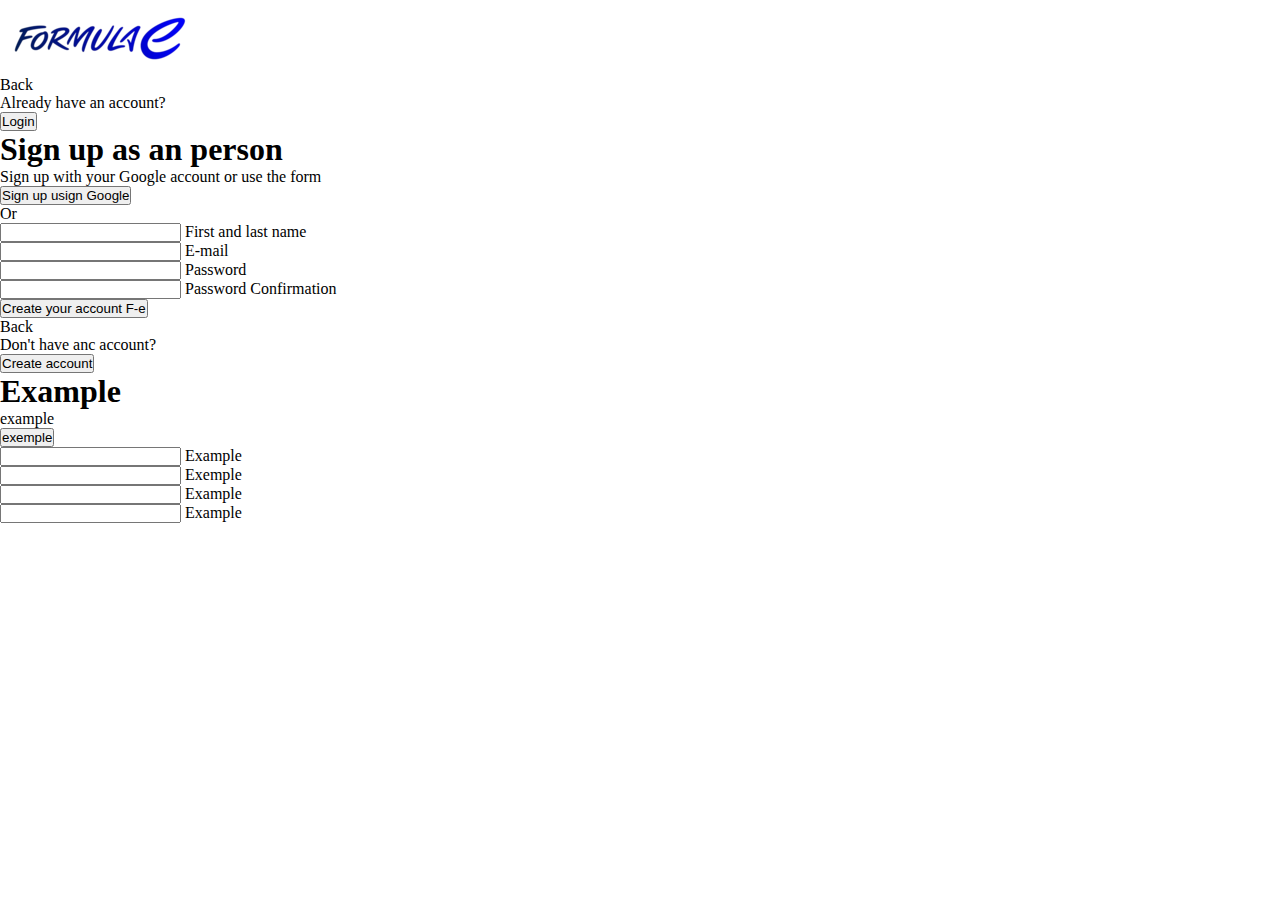
==== src/pages/login.html @ 13b4e75f "Criação do html da pagína login e adições no assets." ====
<!DOCTYPE html>
<html lang="en">
<head>
    <meta charset="UTF-8">
    <meta name="viewport" content="width=device-width, initial-scale=1.0">
    <link rel="stylesheet" href="https://cdnjs.cloudflare.com/ajax/libs/font-awesome/6.5.2/css/all.min.css">
    <link rel="shortcut icon" href="#">
    <link rel="stylesheet" href="/src/css/login.css">
    <title>Formula E</title>
</head>
<body>
    <footer>
        <img src="../assets/img/img_logo_formulaE.png" alt="logo Formula E">
    </footer>

    <div class="registration">
        <div class="form-registration sign-up">
            <form>
                <div class="top-form">
                    <p>Back</p>
                    <p>Already have an account?</p>
                    <button>Login</button>
                </div>
                <div class="content-form">
                    <h1>Sign up as an person</h1>
                    <p>Sign up with your Google account or use the form</p>
                    <button>Sign up usign Google</button>
                    <div class="division">
                        <div class="line"></div>
                        <p>Or</p>
                        <div class="line"></div>
                    </div>
                    <div class="row">
                        <div class="input-group">
                            <input type="text" id="name">
                            <label for="name">First and last name</label>
                        </div>

                        <div class="input-group">
                            <input type="email" id="email">
                            <label for="email">E-mail</label>
                        </div>

                        <div class="input-group">
                            <input type="text" id="password">
                            <label for="password">Password</label>
                        </div>

                        <div class="input-group">
                            <input type="text" id="password">
                            <label for="password">Password Confirmation</label>
                        </div>
                        <button>Create your account F-e</button>
                    </div>
                </div>

            </form>
        </div>
    </div>

    <div class="login">
        <div class="form-login sign in">
            <form>
                <div class="top-form">
                    <p>Back</p>
                    <p>Don't have anc account?</p>
                    <button>Create account</button>
                </div>
                <div class="content-form">
                    <h1>Example</h1>
                    <p>example</p>
                    <button>exemple</button>
                </div>
                <div class="row">
                    <div class="input-group">
                        <input type="text" id="name">
                        <label for="">Example</label>
                    </div>

                    <div class="input-group">
                        <input type="text" id="name">
                        <label for="">Exemple</label>
                    </div>

                    <div class="input-group">
                        <input type="text" id="name">
                        <label for="">Example</label>
                    </div>

                    <div class="input-group">
                        <input type="text" id="name">
                        <label for="">Example</label>
                    </div>
                </div>
            </form>
        </div>
    </div>

    <div class="wallpaper">
        <div class="toggle">
            <div class="toggle-panel toggle-left">
                
            </div>

            <div class="toggle-panel toggle-right">
                
            </div>
        </div>
    </div>
</body>
</html>
---- src/css/login.css ----
@font-face {
    font-family: 'signate';
    src: url(../assets/fonts/signategrotesk-black.ttf);
}

:root {
    --color-one: #3535ED;
    --color-two: #002B6D;
}

* {
    margin: 0;
    padding: 0;
    box-sizing: border-box;
}
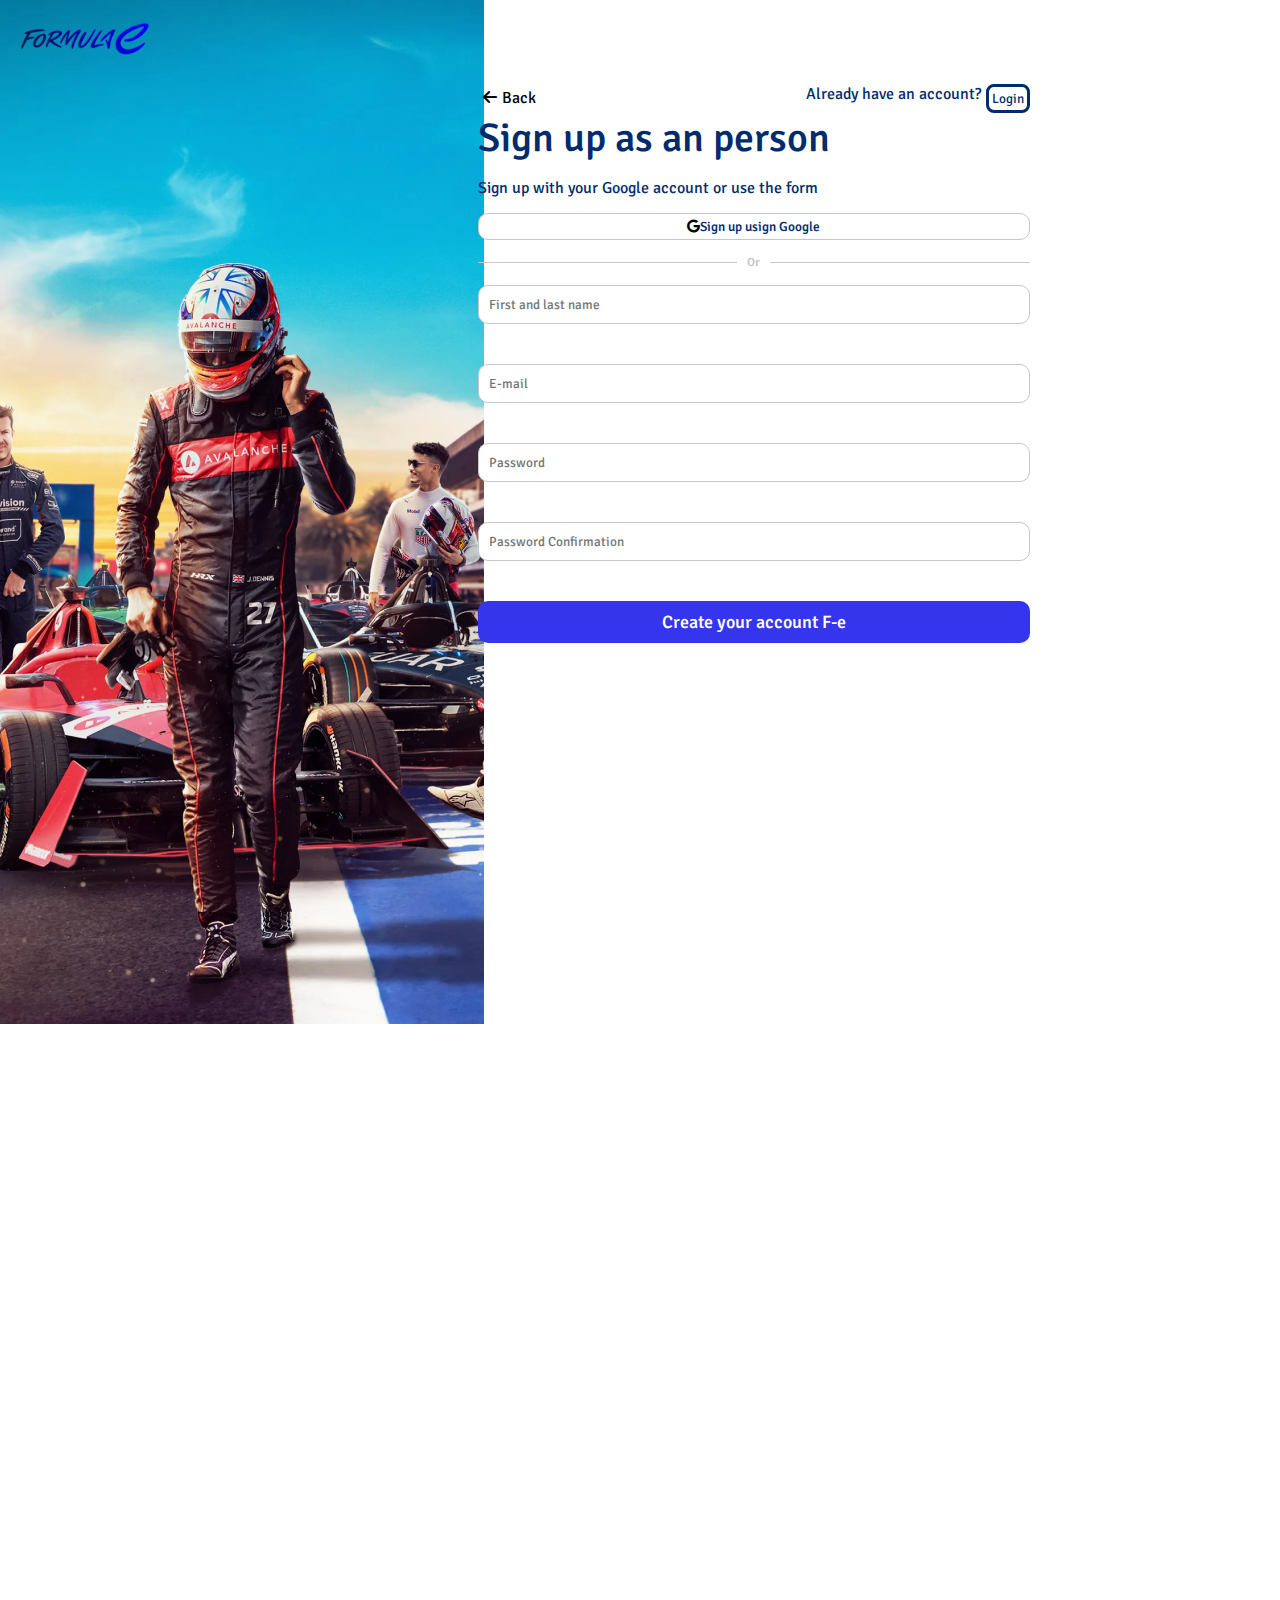
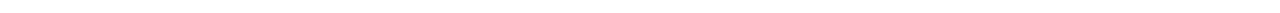
==== commit c071417f: "Adição do css no Login." ====
--- a/src/pages/login.html
+++ b/src/pages/login.html
@@ -9,103 +9,53 @@
     <title>Formula E</title>
 </head>
 <body>
-    <footer>
-        <img src="../assets/img/img_logo_formulaE.png" alt="logo Formula E">
-    </footer>
+    <div id="background">
+        <img src="../assets/img/img_login.png" alt="Background Image" class="background-img">
+        <img src="../assets/img/img_logo_formulaE.png" alt="logo Formula E" class="logo">
+    </div>
+    <div class="container">
+        <div class="registration">
+            <div class="form-container">
+                <form>
+                    <div class="top-form">
+                        <p id="back"><i class="fa-solid fa-arrow-left"></i>Back</p>
+                        <div id="section-top-form">
+                            <p>Already have an account?</p>
+                            <button>Login</button>
+                        </div> 
+                    </div>
+                    <div class="content-form">
+                        <h1>Sign up as an person</h1>
+                        <p>Sign up with your Google account or use the form</p>
+                        <button id="btn-sign-up"><i class="fa-brands fa-google"></i>Sign up usign Google</button>
+                        <div class="division">
+                            <div class="line"></div>
+                            <p>Or</p>
+                            <div class="line"></div>
+                        </div>
+                        <div class="row">
+                            <div class="input-group">
+                                <input type="text" id="name" placeholder="First and last name">
+                            </div>
 
-    <div class="registration">
-        <div class="form-registration sign-up">
-            <form>
-                <div class="top-form">
-                    <p>Back</p>
-                    <p>Already have an account?</p>
-                    <button>Login</button>
-                </div>
-                <div class="content-form">
-                    <h1>Sign up as an person</h1>
-                    <p>Sign up with your Google account or use the form</p>
-                    <button>Sign up usign Google</button>
-                    <div class="division">
-                        <div class="line"></div>
-                        <p>Or</p>
-                        <div class="line"></div>
-                    </div>
-                    <div class="row">
-                        <div class="input-group">
-                            <input type="text" id="name">
-                            <label for="name">First and last name</label>
+                            <div class="input-group">
+                                <input type="email" id="email" placeholder="E-mail">
+                            </div>
+
+                            <div class="input-group">
+                                <input type="text" id="password" placeholder="Password">
+                            </div>
+
+                            <div class="input-group">
+                                <input type="text" id="password" placeholder="Password Confirmation">
+                            </div>
+                            <button>Create your account F-e</button>
                         </div>
-
-                        <div class="input-group">
-                            <input type="email" id="email">
-                            <label for="email">E-mail</label>
-                        </div>
-
-                        <div class="input-group">
-                            <input type="text" id="password">
-                            <label for="password">Password</label>
-                        </div>
-
-                        <div class="input-group">
-                            <input type="text" id="password">
-                            <label for="password">Password Confirmation</label>
-                        </div>
-                        <button>Create your account F-e</button>
-                    </div>
-                </div>
-
-            </form>
-        </div>
-    </div>
-
-    <div class="login">
-        <div class="form-login sign in">
-            <form>
-                <div class="top-form">
-                    <p>Back</p>
-                    <p>Don't have anc account?</p>
-                    <button>Create account</button>
-                </div>
-                <div class="content-form">
-                    <h1>Example</h1>
-                    <p>example</p>
-                    <button>exemple</button>
-                </div>
-                <div class="row">
-                    <div class="input-group">
-                        <input type="text" id="name">
-                        <label for="">Example</label>
                     </div>
 
-                    <div class="input-group">
-                        <input type="text" id="name">
-                        <label for="">Exemple</label>
-                    </div>
-
-                    <div class="input-group">
-                        <input type="text" id="name">
-                        <label for="">Example</label>
-                    </div>
-
-                    <div class="input-group">
-                        <input type="text" id="name">
-                        <label for="">Example</label>
-                    </div>
-                </div>
-            </form>
-        </div>
-    </div>
-
-    <div class="wallpaper">
-        <div class="toggle">
-            <div class="toggle-panel toggle-left">
-                
-            </div>
-
-            <div class="toggle-panel toggle-right">
-                
+                </form>
             </div>
         </div>
-    </div>
+      
 </body>
-</html>+</html--- a/src/css/login.css
+++ b/src/css/login.css
@@ -1,17 +1,156 @@
-@font-face {
-    font-family: 'signate';
-    src: url(../assets/fonts/signategrotesk-black.ttf);
-}
+@import url('https://fonts.googleapis.com/css2?family=Montserrat:wght@100..900&family=Roboto&family=Signika:wght@300..700&display=swap');
 
 :root {
     --color-one: #3535ED;
     --color-two: #002B6D;
+    --color-three: #C6C6C6;
 }
 
 * {
     margin: 0;
     padding: 0;
     box-sizing: border-box;
+    font-family: "Signika", sans-serif;
 }
 
+#background {
+    display: inline-block;
+    position: relative;
+    overflow: hidden;
+}
 
+.background-img {
+    object-fit: cover;
+}
+
+.logo {
+    position: absolute;
+    top: 10px;
+    left: 10px;
+    width: 150px;
+}
+
+.container {
+    position: relative;
+    display: flex;
+    align-items:end;
+    justify-content:center;
+    flex-direction: column;
+    bottom: 950px;
+}
+
+.registration {
+    margin: 0 250px 20px 0;
+}
+
+#section-top-form {
+    display:flex;
+    flex-direction: row;
+    gap: 5px;
+}
+
+.top-form {
+    display: flex;
+}
+
+.top-form p{
+    color: var(--color-two);
+}
+
+#back {
+    color: black;
+    margin-right: 16.9rem;
+}
+
+.top-form i {
+    padding: 5px;
+}
+
+.top-form button {
+    color: var(--color-two);
+    background-color: white;
+    border-radius: 8px;
+    padding: 3px;
+    border: 3px solid var(--color-two);
+    transition: 0.5s;
+}
+
+.top-form button:hover {
+    color: white;
+    background-color: var(--color-two);
+}
+
+.content-form h1{
+    color: var(--color-two);
+    font-size: 2.5rem;
+    font-weight: 500;
+}
+
+.content-form p {
+    color: var(--color-two);
+    margin: 15px 0;
+}
+
+.form-container i{
+    color: black;
+}
+
+#btn-sign-up{
+    border: 1px solid var(--color-three);
+    background-color: white;
+    color: var(--color-two);
+    padding: 3px;
+    width: 100%;
+    border-radius: 10px;
+    padding: 4px;
+    gap: 50px;
+    font-weight: 500;
+}
+
+.division {
+    display: flex;
+    color: var(--color-three);
+    align-items: center;
+    text-align: center;
+}
+
+.line {
+    width: 50%;
+    height: 1px;
+    background-color: var(--color-three);
+}
+
+.division p {
+    font-size: 12px;
+    color: var(--color-three);
+    padding: 0 10px;
+    font-weight: 600;
+}
+
+.input-group {
+    margin-bottom: 40px;
+    position: relative;
+    font-optical-sizing: auto;
+    font-weight: 700;
+}
+
+input,
+textarea {
+    width: 100%;
+    padding: 10px;
+    outline: 0;
+    border: 1px solid var(--color-three);
+    border-radius: 10px;
+}
+
+.row button {
+    background-color: var(--color-one);
+    padding: 10px 0;
+    color: white;
+    border: none;
+    border-radius: 10px;
+    width: 100%;
+    cursor: pointer;
+    font-weight: 500;
+    font-size: 18px;
+}
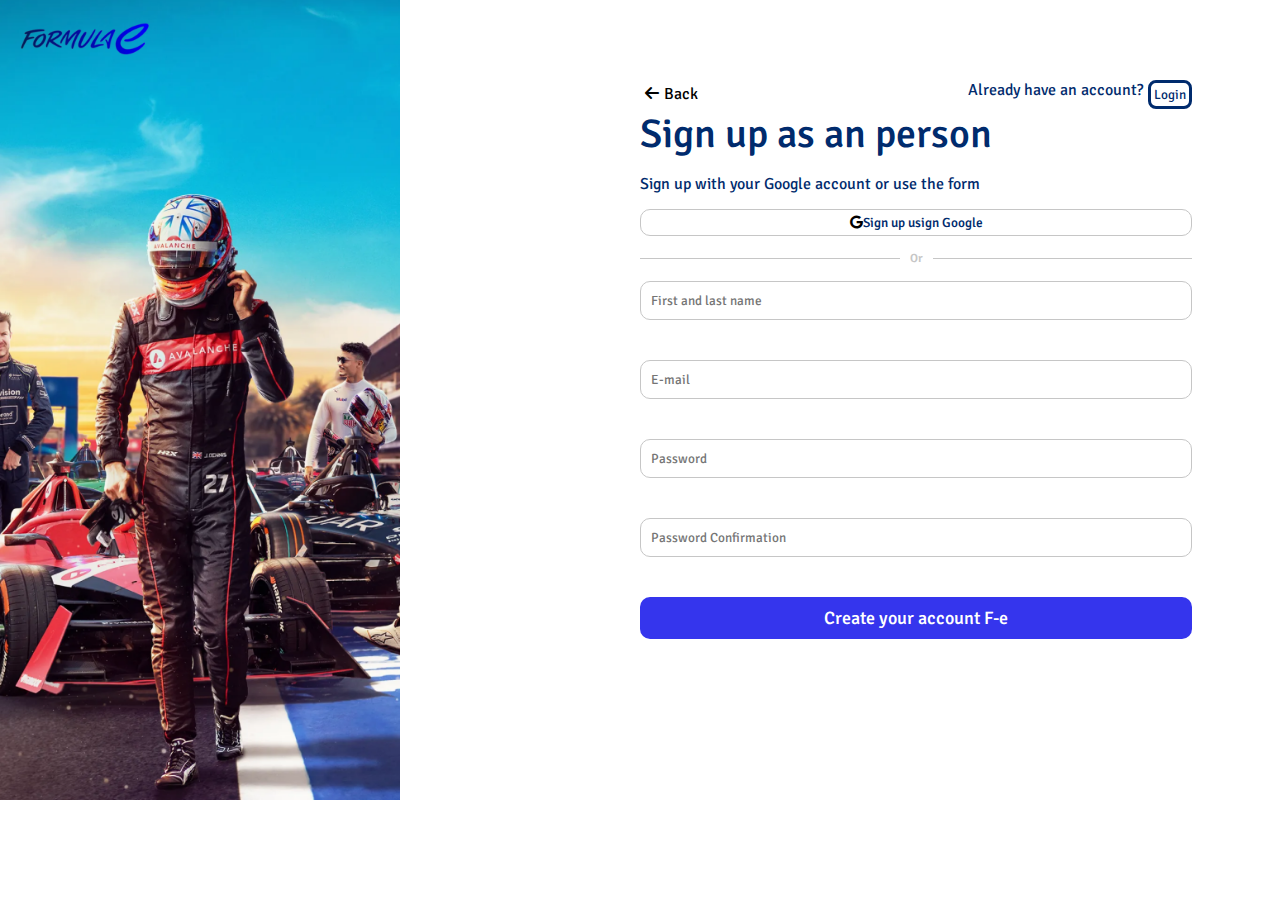
==== commit d783c96e: "Refazendo o index e login." ====
--- a/src/pages/login.html
+++ b/src/pages/login.html
@@ -9,11 +9,13 @@
     <title>Formula E</title>
 </head>
 <body>
-    <div id="background">
-        <img src="../assets/img/img_login.png" alt="Background Image" class="background-img">
-        <img src="../assets/img/img_logo_formulaE.png" alt="logo Formula E" class="logo">
-    </div>
+    
     <div class="container">
+        <div id="background">
+            <img src="../assets/img/img_login.png" alt="Background Image" class="background-img">
+            <img src="../assets/img/img_logo_formulaE.png" alt="logo Formula E" class="logo">
+        </div>
+        
         <div class="registration">
             <div class="form-container">
                 <form>
@@ -56,6 +58,6 @@
                 </form>
             </div>
         </div>
-      
+    </div>  
 </body>
 </html--- a/src/css/login.css
+++ b/src/css/login.css
@@ -13,10 +13,9 @@
     font-family: "Signika", sans-serif;
 }
 
-#background {
-    display: inline-block;
-    position: relative;
-    overflow: hidden;
+.background-img{
+    height: 800px;
+    width: 400px;
 }
 
 .background-img {
@@ -31,16 +30,11 @@
 }
 
 .container {
-    position: relative;
     display: flex;
-    align-items:end;
-    justify-content:center;
-    flex-direction: column;
-    bottom: 950px;
 }
 
 .registration {
-    margin: 0 250px 20px 0;
+    margin: 5rem 0 0 15rem;
 }
 
 #section-top-form {
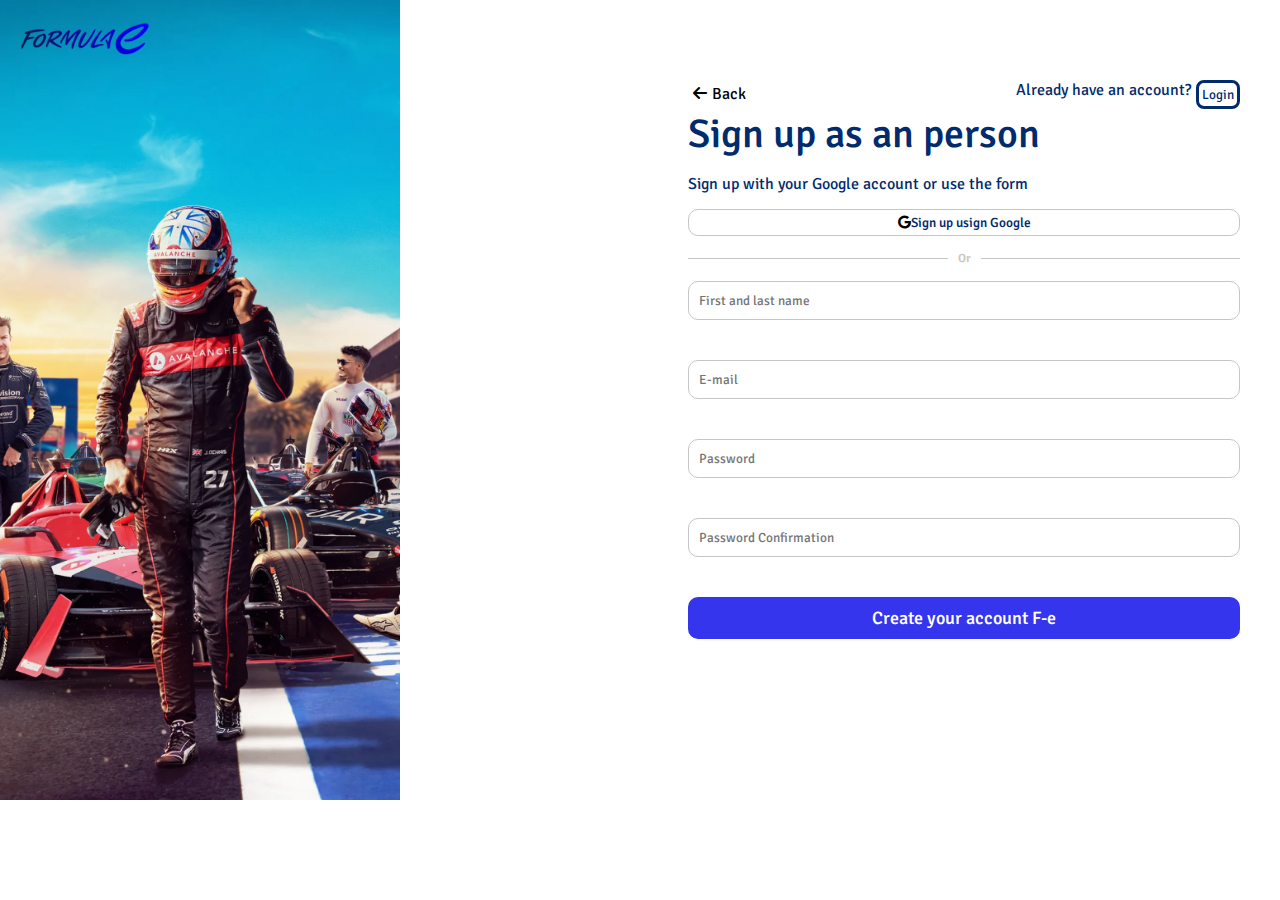
==== commit fa11bfd4: "Ajustando login." ====
--- a/src/pages/login.html
+++ b/src/pages/login.html
@@ -58,6 +58,6 @@
                 </form>
             </div>
         </div>
-    </div>  
+      
 </body>
 </html--- a/src/css/login.css
+++ b/src/css/login.css
@@ -13,13 +13,15 @@
     font-family: "Signika", sans-serif;
 }
 
-.background-img{
-    height: 800px;
-    width: 400px;
+#background {
+    display: inline-block;
+    position: relative;
+    overflow: hidden;
 }
 
 .background-img {
-    object-fit: cover;
+    width: 400px;
+    height: 800px;
 }
 
 .logo {
@@ -34,7 +36,7 @@
 }
 
 .registration {
-    margin: 5rem 0 0 15rem;
+    margin: 5rem 0 0 18rem;
 }
 
 #section-top-form {
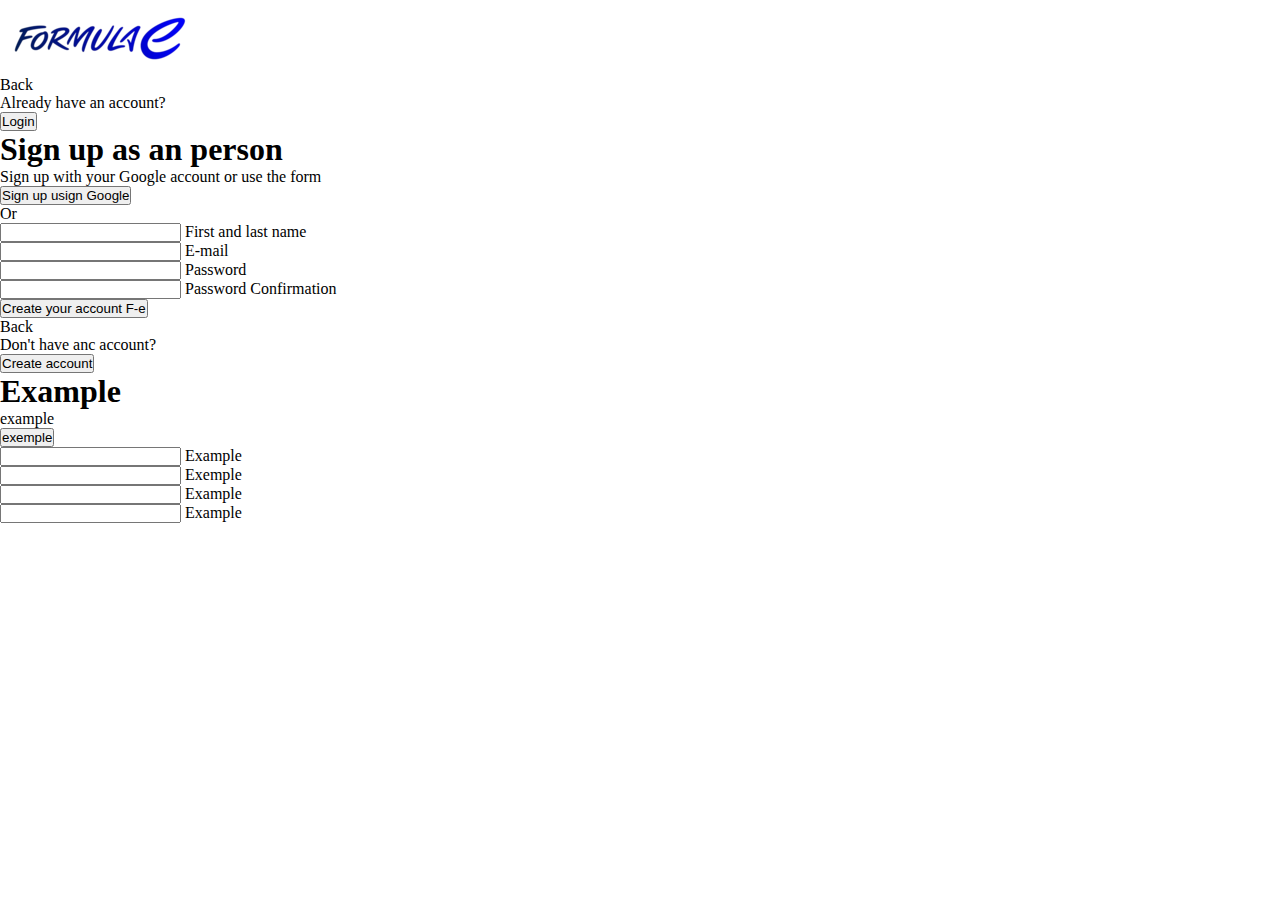
==== commit 0d959e2f: "Salvando alterações locais" ====
--- a/src/pages/login.html
+++ b/src/pages/login.html
@@ -9,55 +9,103 @@
     <title>Formula E</title>
 </head>
 <body>
-    
-    <div class="container">
-        <div id="background">
-            <img src="../assets/img/img_login.png" alt="Background Image" class="background-img">
-            <img src="../assets/img/img_logo_formulaE.png" alt="logo Formula E" class="logo">
+    <footer>
+        <img src="../assets/img/img_logo_formulaE.png" alt="logo Formula E">
+    </footer>
+
+    <div class="registration">
+        <div class="form-registration sign-up">
+            <form>
+                <div class="top-form">
+                    <p>Back</p>
+                    <p>Already have an account?</p>
+                    <button>Login</button>
+                </div>
+                <div class="content-form">
+                    <h1>Sign up as an person</h1>
+                    <p>Sign up with your Google account or use the form</p>
+                    <button>Sign up usign Google</button>
+                    <div class="division">
+                        <div class="line"></div>
+                        <p>Or</p>
+                        <div class="line"></div>
+                    </div>
+                    <div class="row">
+                        <div class="input-group">
+                            <input type="text" id="name">
+                            <label for="name">First and last name</label>
+                        </div>
+
+                        <div class="input-group">
+                            <input type="email" id="email">
+                            <label for="email">E-mail</label>
+                        </div>
+
+                        <div class="input-group">
+                            <input type="text" id="password">
+                            <label for="password">Password</label>
+                        </div>
+
+                        <div class="input-group">
+                            <input type="text" id="password">
+                            <label for="password">Password Confirmation</label>
+                        </div>
+                        <button>Create your account F-e</button>
+                    </div>
+                </div>
+
+            </form>
         </div>
-        
-        <div class="registration">
-            <div class="form-container">
-                <form>
-                    <div class="top-form">
-                        <p id="back"><i class="fa-solid fa-arrow-left"></i>Back</p>
-                        <div id="section-top-form">
-                            <p>Already have an account?</p>
-                            <button>Login</button>
-                        </div> 
-                    </div>
-                    <div class="content-form">
-                        <h1>Sign up as an person</h1>
-                        <p>Sign up with your Google account or use the form</p>
-                        <button id="btn-sign-up"><i class="fa-brands fa-google"></i>Sign up usign Google</button>
-                        <div class="division">
-                            <div class="line"></div>
-                            <p>Or</p>
-                            <div class="line"></div>
-                        </div>
-                        <div class="row">
-                            <div class="input-group">
-                                <input type="text" id="name" placeholder="First and last name">
-                            </div>
+    </div>
 
-                            <div class="input-group">
-                                <input type="email" id="email" placeholder="E-mail">
-                            </div>
-
-                            <div class="input-group">
-                                <input type="text" id="password" placeholder="Password">
-                            </div>
-
-                            <div class="input-group">
-                                <input type="text" id="password" placeholder="Password Confirmation">
-                            </div>
-                            <button>Create your account F-e</button>
-                        </div>
+    <div class="login">
+        <div class="form-login sign in">
+            <form>
+                <div class="top-form">
+                    <p>Back</p>
+                    <p>Don't have anc account?</p>
+                    <button>Create account</button>
+                </div>
+                <div class="content-form">
+                    <h1>Example</h1>
+                    <p>example</p>
+                    <button>exemple</button>
+                </div>
+                <div class="row">
+                    <div class="input-group">
+                        <input type="text" id="name">
+                        <label for="">Example</label>
                     </div>
 
-                </form>
+                    <div class="input-group">
+                        <input type="text" id="name">
+                        <label for="">Exemple</label>
+                    </div>
+
+                    <div class="input-group">
+                        <input type="text" id="name">
+                        <label for="">Example</label>
+                    </div>
+
+                    <div class="input-group">
+                        <input type="text" id="name">
+                        <label for="">Example</label>
+                    </div>
+                </div>
+            </form>
+        </div>
+    </div>
+
+    <div class="wallpaper">
+        <div class="toggle">
+            <div class="toggle-panel toggle-left">
+                
+            </div>
+
+            <div class="toggle-panel toggle-right">
+                
             </div>
         </div>
-      
+    </div>
 </body>
-</html+</html>--- a/src/css/login.css
+++ b/src/css/login.css
@@ -1,152 +1,17 @@
-@import url('https://fonts.googleapis.com/css2?family=Montserrat:wght@100..900&family=Roboto&family=Signika:wght@300..700&display=swap');
+@font-face {
+    font-family: 'signate';
+    src: url(../assets/fonts/signategrotesk-black.ttf);
+}
 
 :root {
     --color-one: #3535ED;
     --color-two: #002B6D;
-    --color-three: #C6C6C6;
 }
 
 * {
     margin: 0;
     padding: 0;
     box-sizing: border-box;
-    font-family: "Signika", sans-serif;
 }
 
-#background {
-    display: inline-block;
-    position: relative;
-    overflow: hidden;
-}
 
-.background-img {
-    width: 400px;
-    height: 800px;
-}
-
-.logo {
-    position: absolute;
-    top: 10px;
-    left: 10px;
-    width: 150px;
-}
-
-.container {
-    display: flex;
-}
-
-.registration {
-    margin: 5rem 0 0 18rem;
-}
-
-#section-top-form {
-    display:flex;
-    flex-direction: row;
-    gap: 5px;
-}
-
-.top-form {
-    display: flex;
-}
-
-.top-form p{
-    color: var(--color-two);
-}
-
-#back {
-    color: black;
-    margin-right: 16.9rem;
-}
-
-.top-form i {
-    padding: 5px;
-}
-
-.top-form button {
-    color: var(--color-two);
-    background-color: white;
-    border-radius: 8px;
-    padding: 3px;
-    border: 3px solid var(--color-two);
-    transition: 0.5s;
-}
-
-.top-form button:hover {
-    color: white;
-    background-color: var(--color-two);
-}
-
-.content-form h1{
-    color: var(--color-two);
-    font-size: 2.5rem;
-    font-weight: 500;
-}
-
-.content-form p {
-    color: var(--color-two);
-    margin: 15px 0;
-}
-
-.form-container i{
-    color: black;
-}
-
-#btn-sign-up{
-    border: 1px solid var(--color-three);
-    background-color: white;
-    color: var(--color-two);
-    padding: 3px;
-    width: 100%;
-    border-radius: 10px;
-    padding: 4px;
-    gap: 50px;
-    font-weight: 500;
-}
-
-.division {
-    display: flex;
-    color: var(--color-three);
-    align-items: center;
-    text-align: center;
-}
-
-.line {
-    width: 50%;
-    height: 1px;
-    background-color: var(--color-three);
-}
-
-.division p {
-    font-size: 12px;
-    color: var(--color-three);
-    padding: 0 10px;
-    font-weight: 600;
-}
-
-.input-group {
-    margin-bottom: 40px;
-    position: relative;
-    font-optical-sizing: auto;
-    font-weight: 700;
-}
-
-input,
-textarea {
-    width: 100%;
-    padding: 10px;
-    outline: 0;
-    border: 1px solid var(--color-three);
-    border-radius: 10px;
-}
-
-.row button {
-    background-color: var(--color-one);
-    padding: 10px 0;
-    color: white;
-    border: none;
-    border-radius: 10px;
-    width: 100%;
-    cursor: pointer;
-    font-weight: 500;
-    font-size: 18px;
-}
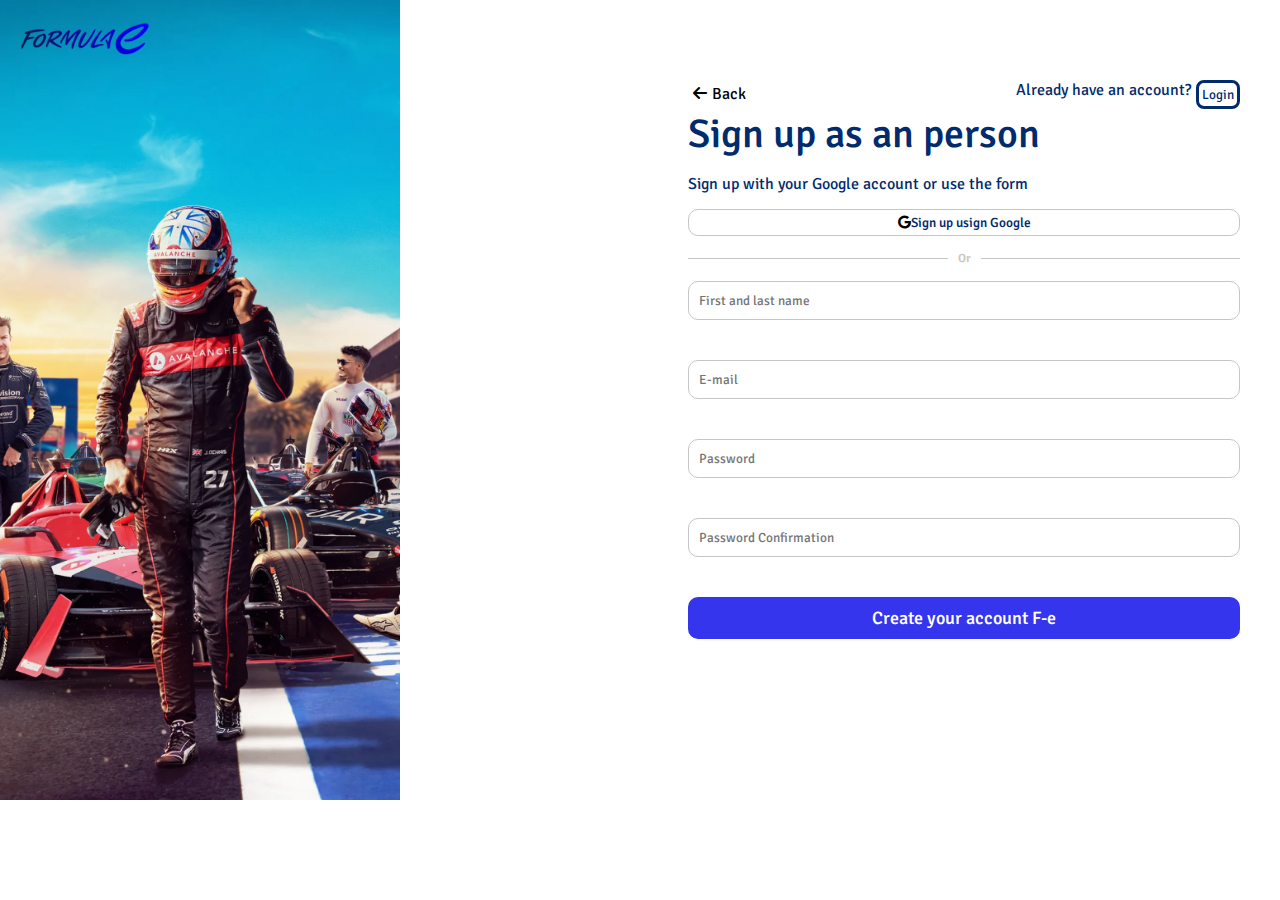
==== commit e9da9d05: "loging added and landing page is better" ====
--- a/src/pages/login.html
+++ b/src/pages/login.html
@@ -9,103 +9,55 @@
     <title>Formula E</title>
 </head>
 <body>
-    <footer>
-        <img src="../assets/img/img_logo_formulaE.png" alt="logo Formula E">
-    </footer>
+    
+    <div class="container">
+        <div id="background">
+            <img src="../assets/img/img_login.png" alt="Background Image" class="background-img">
+            <img src="../assets/img/img_logo_formulaE.png" alt="logo Formula E" class="logo">
+        </div>
+        
+        <div class="registration">
+            <div class="form-container">
+                <form>
+                    <div class="top-form">
+                        <p id="back"><i class="fa-solid fa-arrow-left"></i>Back</p>
+                        <div id="section-top-form">
+                            <p>Already have an account?</p>
+                            <button>Login</button>
+                        </div> 
+                    </div>
+                    <div class="content-form">
+                        <h1>Sign up as an person</h1>
+                        <p>Sign up with your Google account or use the form</p>
+                        <button id="btn-sign-up"><i class="fa-brands fa-google"></i>Sign up usign Google</button>
+                        <div class="division">
+                            <div class="line"></div>
+                            <p>Or</p>
+                            <div class="line"></div>
+                        </div>
+                        <div class="row">
+                            <div class="input-group">
+                                <input type="text" id="name" placeholder="First and last name">
+                            </div>
 
-    <div class="registration">
-        <div class="form-registration sign-up">
-            <form>
-                <div class="top-form">
-                    <p>Back</p>
-                    <p>Already have an account?</p>
-                    <button>Login</button>
-                </div>
-                <div class="content-form">
-                    <h1>Sign up as an person</h1>
-                    <p>Sign up with your Google account or use the form</p>
-                    <button>Sign up usign Google</button>
-                    <div class="division">
-                        <div class="line"></div>
-                        <p>Or</p>
-                        <div class="line"></div>
-                    </div>
-                    <div class="row">
-                        <div class="input-group">
-                            <input type="text" id="name">
-                            <label for="name">First and last name</label>
+                            <div class="input-group">
+                                <input type="email" id="email" placeholder="E-mail">
+                            </div>
+
+                            <div class="input-group">
+                                <input type="text" id="password" placeholder="Password">
+                            </div>
+
+                            <div class="input-group">
+                                <input type="text" id="password" placeholder="Password Confirmation">
+                            </div>
+                            <button>Create your account F-e</button>
                         </div>
-
-                        <div class="input-group">
-                            <input type="email" id="email">
-                            <label for="email">E-mail</label>
-                        </div>
-
-                        <div class="input-group">
-                            <input type="text" id="password">
-                            <label for="password">Password</label>
-                        </div>
-
-                        <div class="input-group">
-                            <input type="text" id="password">
-                            <label for="password">Password Confirmation</label>
-                        </div>
-                        <button>Create your account F-e</button>
-                    </div>
-                </div>
-
-            </form>
-        </div>
-    </div>
-
-    <div class="login">
-        <div class="form-login sign in">
-            <form>
-                <div class="top-form">
-                    <p>Back</p>
-                    <p>Don't have anc account?</p>
-                    <button>Create account</button>
-                </div>
-                <div class="content-form">
-                    <h1>Example</h1>
-                    <p>example</p>
-                    <button>exemple</button>
-                </div>
-                <div class="row">
-                    <div class="input-group">
-                        <input type="text" id="name">
-                        <label for="">Example</label>
                     </div>
 
-                    <div class="input-group">
-                        <input type="text" id="name">
-                        <label for="">Exemple</label>
-                    </div>
-
-                    <div class="input-group">
-                        <input type="text" id="name">
-                        <label for="">Example</label>
-                    </div>
-
-                    <div class="input-group">
-                        <input type="text" id="name">
-                        <label for="">Example</label>
-                    </div>
-                </div>
-            </form>
-        </div>
-    </div>
-
-    <div class="wallpaper">
-        <div class="toggle">
-            <div class="toggle-panel toggle-left">
-                
-            </div>
-
-            <div class="toggle-panel toggle-right">
-                
+                </form>
             </div>
         </div>
-    </div>
+      
 </body>
-</html>+</html--- a/src/css/login.css
+++ b/src/css/login.css
@@ -1,17 +1,152 @@
-@font-face {
-    font-family: 'signate';
-    src: url(../assets/fonts/signategrotesk-black.ttf);
-}
+@import url('https://fonts.googleapis.com/css2?family=Montserrat:wght@100..900&family=Roboto&family=Signika:wght@300..700&display=swap');
 
 :root {
     --color-one: #3535ED;
     --color-two: #002B6D;
+    --color-three: #C6C6C6;
 }
 
 * {
     margin: 0;
     padding: 0;
     box-sizing: border-box;
+    font-family: "Signika", sans-serif;
 }
 
+#background {
+    display: inline-block;
+    position: relative;
+    overflow: hidden;
+}
 
+.background-img {
+    width: 400px;
+    height: 800px;
+}
+
+.logo {
+    position: absolute;
+    top: 10px;
+    left: 10px;
+    width: 150px;
+}
+
+.container {
+    display: flex;
+}
+
+.registration {
+    margin: 5rem 0 0 18rem;
+}
+
+#section-top-form {
+    display:flex;
+    flex-direction: row;
+    gap: 5px;
+}
+
+.top-form {
+    display: flex;
+}
+
+.top-form p{
+    color: var(--color-two);
+}
+
+#back {
+    color: black;
+    margin-right: 16.9rem;
+}
+
+.top-form i {
+    padding: 5px;
+}
+
+.top-form button {
+    color: var(--color-two);
+    background-color: white;
+    border-radius: 8px;
+    padding: 3px;
+    border: 3px solid var(--color-two);
+    transition: 0.5s;
+}
+
+.top-form button:hover {
+    color: white;
+    background-color: var(--color-two);
+}
+
+.content-form h1{
+    color: var(--color-two);
+    font-size: 2.5rem;
+    font-weight: 500;
+}
+
+.content-form p {
+    color: var(--color-two);
+    margin: 15px 0;
+}
+
+.form-container i{
+    color: black;
+}
+
+#btn-sign-up{
+    border: 1px solid var(--color-three);
+    background-color: white;
+    color: var(--color-two);
+    padding: 3px;
+    width: 100%;
+    border-radius: 10px;
+    padding: 4px;
+    gap: 50px;
+    font-weight: 500;
+}
+
+.division {
+    display: flex;
+    color: var(--color-three);
+    align-items: center;
+    text-align: center;
+}
+
+.line {
+    width: 50%;
+    height: 1px;
+    background-color: var(--color-three);
+}
+
+.division p {
+    font-size: 12px;
+    color: var(--color-three);
+    padding: 0 10px;
+    font-weight: 600;
+}
+
+.input-group {
+    margin-bottom: 40px;
+    position: relative;
+    font-optical-sizing: auto;
+    font-weight: 700;
+}
+
+input,
+textarea {
+    width: 100%;
+    padding: 10px;
+    outline: 0;
+    border: 1px solid var(--color-three);
+    border-radius: 10px;
+}
+
+.row button {
+    background-color: var(--color-one);
+    padding: 10px 0;
+    color: white;
+    border: none;
+    border-radius: 10px;
+    width: 100%;
+    cursor: pointer;
+    font-weight: 500;
+    font-size: 18px;
+}
